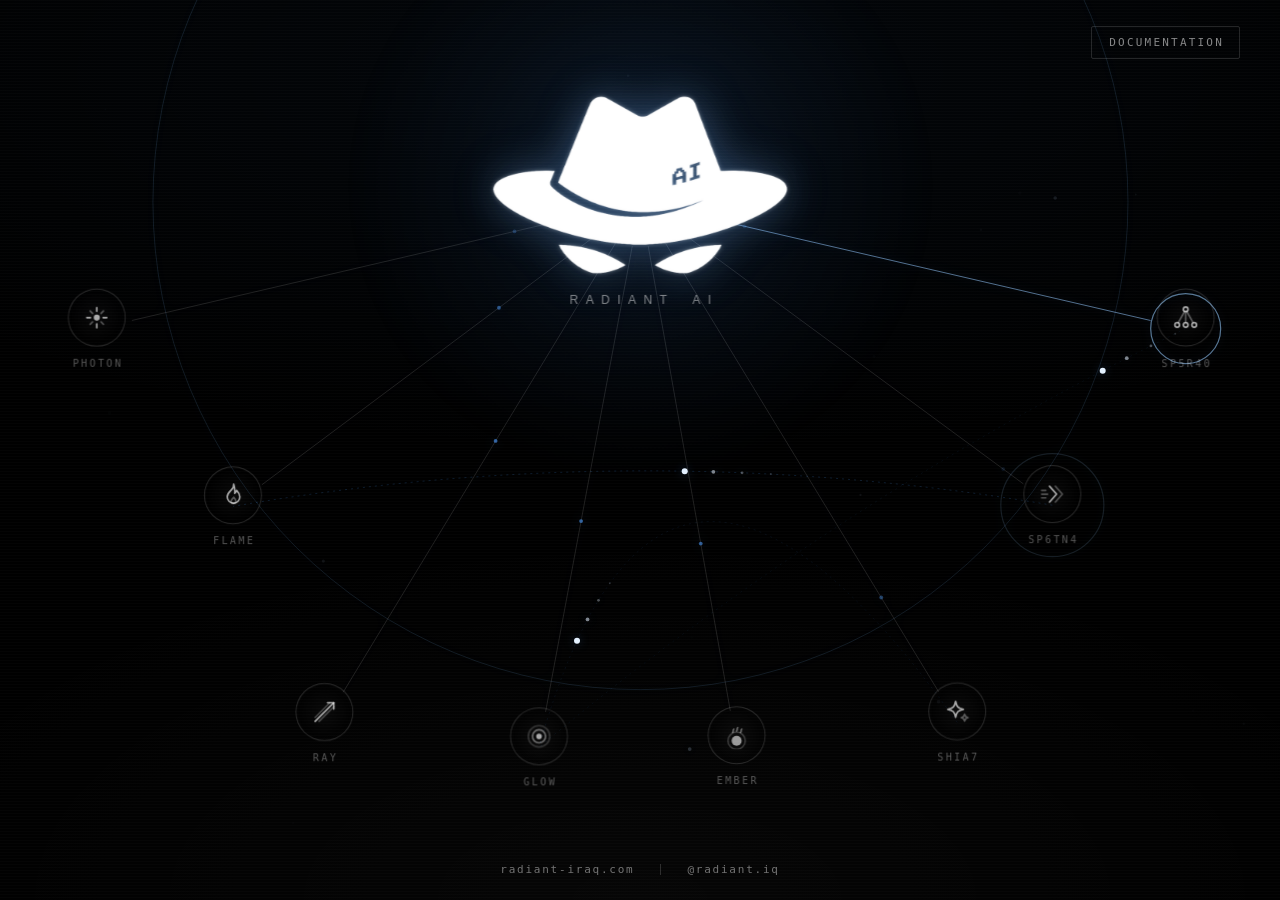
==== index.html @ 4b5a4702 "Initial import: Radiant site and OORR AI API documentation Static site, no build step.  - Landing pa" ====
<!doctype html>
<html lang="en">
<head>
<meta charset="utf-8">
<meta name="viewport" content="width=device-width, initial-scale=1, viewport-fit=cover">
<title>Radiant AI</title>
<meta name="description" content="Radiant AI — an agent network.">
<meta name="theme-color" content="#000000">
<link rel="icon" type="image/png" href="assets/favicon.png">
<link rel="stylesheet" href="styles.css">
</head>
<body>

<div class="vignette" aria-hidden="true"></div>
<div class="scanlines" aria-hidden="true"></div>
<div class="boot" aria-hidden="true"></div>

<main class="shell">

  <nav class="topnav" aria-label="Primary">
    <a class="navlink" href="docs/oorr/">Documentation</a>
  </nav>

  <section class="stage" id="stage">
    <svg class="edges" id="edges" aria-hidden="true">
      <g id="gMotes"></g>
      <g id="gSonar"></g>
      <g id="gEdges"></g>
      <g id="gPings"></g>
      <g id="gPackets"></g>
    </svg>

    <div class="node node--root" id="root">
      <div class="core">
        <span class="halo" aria-hidden="true"></span>
        <div class="mark-wrap" id="markWrap">
          <img src="assets/radiant-mark.png" alt="Radiant AI" class="mark" draggable="false">
          <span class="ghost ghost--a" aria-hidden="true"></span>
          <span class="ghost ghost--b" aria-hidden="true"></span>
        </div>
        <span class="wordmark" data-text="Radiant AI">Radiant&#8202;&nbsp;AI</span>
      </div>
    </div>

    <div class="node node--agent" data-agent="photon">
      <div class="core">
        <span class="disc">
          <svg viewBox="0 0 24 24" class="icon" aria-hidden="true">
            <circle cx="12" cy="12" r="2.6" fill="currentColor" stroke="none"/>
            <path d="M12 3.4v3.2M12 17.4v3.2M3.4 12h3.2M17.4 12h3.2"/>
            <path d="M6.3 6.3l2.1 2.1M15.6 15.6l2.1 2.1M17.7 6.3l-2.1 2.1M8.4 15.6l-2.1 2.1" opacity=".5"/>
          </svg>
        </span>
        <span class="label">Photon</span>
      </div>
    </div>

    <div class="node node--agent" data-agent="flame">
      <div class="core">
        <span class="disc">
          <svg viewBox="0 0 24 24" class="icon" aria-hidden="true">
            <path d="M12.6 2.4c.5 2.6-1 3.9-2.5 5.4-1.7 1.7-3 3.2-3 5.5a5.4 5.4 0 0 0 10.8 0c0-2.4-1.4-4.2-2.7-5.6-.2 1.3-.8 2.1-1.7 2.5.5-2.7-.2-5.2-.9-7.8Z"/>
            <path d="M12.1 19c1.4 0 2.4-.9 2.4-2.1 0-1.4-1.2-2.1-1.8-3.3-.6 1-1.4 1.5-1.9 2.3-.5.9-.5 3.1 1.3 3.1Z" opacity=".5"/>
          </svg>
        </span>
        <span class="label">Flame</span>
      </div>
    </div>

    <div class="node node--agent" data-agent="ray">
      <div class="core">
        <span class="disc">
          <svg viewBox="0 0 24 24" class="icon" aria-hidden="true">
            <path d="M4 20 20 4"/>
            <path d="M14.6 4H20v5.4"/>
            <path d="M7.4 20 20 7.4M4 16.6 16.6 4" opacity=".38"/>
          </svg>
        </span>
        <span class="label">Ray</span>
      </div>
    </div>

    <div class="node node--agent" data-agent="glow">
      <div class="core">
        <span class="disc">
          <svg viewBox="0 0 24 24" class="icon" aria-hidden="true">
            <circle cx="12" cy="12" r="2.4" fill="currentColor" stroke="none"/>
            <circle cx="12" cy="12" r="5.6" opacity=".6"/>
            <circle cx="12" cy="12" r="9.2" opacity=".26"/>
          </svg>
        </span>
        <span class="label">Glow</span>
      </div>
    </div>

    <div class="node node--agent" data-agent="ember">
      <div class="core">
        <span class="disc">
          <svg viewBox="0 0 24 24" class="icon" aria-hidden="true">
            <circle cx="12" cy="16.6" r="4.3" fill="currentColor" stroke="none" opacity=".9"/>
            <circle cx="12" cy="16.6" r="7.4" opacity=".3"/>
            <path d="M8.6 9.4c1-.8 0-1.9 1-2.7M12 8.2c1-.8 0-1.9 1-2.7M15.4 9.4c1-.8 0-1.9 1-2.7" opacity=".6"/>
          </svg>
        </span>
        <span class="label">Ember</span>
      </div>
    </div>

    <div class="node node--agent" data-agent="shine">
      <div class="core">
        <span class="disc">
          <svg viewBox="0 0 24 24" class="icon" aria-hidden="true">
            <path d="M10.6 3.4c.9 4.6 2.1 5.9 6.7 6.8-4.6.9-5.8 2.2-6.7 6.8-.9-4.6-2.2-5.9-6.8-6.8 4.6-.9 5.9-2.2 6.8-6.8Z"/>
            <path d="M18.3 14.4c.4 2 .9 2.5 2.9 2.9-2 .4-2.5.9-2.9 2.9-.4-2-.9-2.5-2.9-2.9 2-.4 2.5-.9 2.9-2.9Z" opacity=".5"/>
          </svg>
        </span>
        <span class="label">Shine</span>
      </div>
    </div>

    <div class="node node--agent" data-agent="sprint">
      <div class="core">
        <span class="disc">
          <svg viewBox="0 0 24 24" class="icon" aria-hidden="true">
            <path d="M9.6 5.2 15.6 12l-6 6.8"/>
            <path d="M14.6 5.2 20.6 12l-6 6.8" opacity=".45"/>
            <path d="M2.8 8.8h3.6M2.8 12h5.2M2.8 15.2h3.6" opacity=".45"/>
          </svg>
        </span>
        <span class="label">Sprint</span>
      </div>
    </div>

    <div class="node node--agent" data-agent="spread">
      <div class="core">
        <span class="disc">
          <svg viewBox="0 0 24 24" class="icon" aria-hidden="true">
            <path d="M11.1 6.6 5.6 16.4M12 6.8v9.4M12.9 6.6l5.5 9.8" opacity=".5"/>
            <circle cx="12" cy="4.8" r="2"/>
            <circle cx="4.7" cy="18.2" r="2"/>
            <circle cx="12" cy="18.2" r="2"/>
            <circle cx="19.3" cy="18.2" r="2"/>
          </svg>
        </span>
        <span class="label">Spread</span>
      </div>
    </div>
  </section>

  <footer class="foot">
    <a class="link" href="https://radiant-iraq.com" target="_blank" rel="noopener">radiant-iraq.com</a>
    <span class="sep" aria-hidden="true"></span>
    <a class="link" href="https://instagram.com/radiant.iq" target="_blank" rel="noopener">@radiant.iq</a>
  </footer>

</main>

<script src="graph.js"></script>
</body>
</html>
---- styles.css ----
/* Radiant AI — agent network landing */

:root{
  --bg:#000;
  --ink:#fff;
  --blue:#4d9dff;
  --blue-soft:rgba(77,157,255,.55);
  --line:rgba(255,255,255,.12);
  --mute:rgba(255,255,255,.34);
  --disc:58px;              /* agent node diameter */
  --ease:cubic-bezier(.22,.8,.24,1);
}

*,*::before,*::after{ box-sizing:border-box; }

html,body{ height:100%; }

body{
  margin:0;
  background:var(--bg);
  color:var(--ink);
  font-family:ui-sans-serif,-apple-system,BlinkMacSystemFont,"Segoe UI",Roboto,Helvetica,Arial,sans-serif;
  -webkit-font-smoothing:antialiased;
  text-rendering:optimizeLegibility;
  overflow-x:hidden;
  overscroll-behavior:none;
}

::selection{ background:rgba(77,157,255,.3); color:#fff; }

/* Faint centred wash so pure black never reads flat */
.vignette{
  position:fixed; inset:0; pointer-events:none; z-index:0;
  background:
    radial-gradient(120% 70% at 50% 8%, rgba(77,157,255,.045), transparent 62%),
    radial-gradient(90% 60% at 50% 100%, rgba(255,255,255,.022), transparent 70%);
}

.shell{
  position:relative; z-index:1;
  min-height:100svh;
  display:flex; flex-direction:column;
  padding:0 clamp(14px,4vw,40px);
}

/* ---------- top navigation ---------- */

.topnav{
  flex:0 0 auto;
  display:flex; align-items:center; justify-content:flex-end;
  gap:clamp(12px,2vw,24px);
  width:100%; max-width:1340px;
  margin:0 auto;
  padding:clamp(16px,2.4vw,26px) 0 0;
}

.navlink{
  position:relative;
  font-family:ui-monospace,SFMono-Regular,Menlo,Consolas,monospace;
  font-size:11px; letter-spacing:.2em; text-indent:.2em;
  text-transform:uppercase;
  color:rgba(255,255,255,.52);
  text-decoration:none;
  padding:9px 15px;
  border:1px solid rgba(255,255,255,.14);
  border-radius:2px;
  white-space:nowrap;
  transition:color .4s var(--ease), border-color .4s var(--ease),
             box-shadow .4s var(--ease), background .4s var(--ease);
}
.navlink:hover,.navlink:focus-visible{
  color:#fff;
  border-color:rgba(140,195,255,.7);
  background:rgba(77,157,255,.07);
  box-shadow:0 0 22px rgba(77,157,255,.22);
  outline:none;
}

@media (max-width:560px){
  .topnav{ justify-content:center; padding-top:14px; }
  .navlink{ font-size:9.5px; padding:8px 13px; letter-spacing:.16em; text-indent:.16em; }
}

/* ---------- graph stage ---------- */

.stage{
  position:relative;
  flex:1 1 auto;
  min-height:600px;
  width:100%;
  max-width:1340px;
  margin:0 auto;
}

.edges{
  position:absolute; inset:0;
  width:100%; height:100%;
  overflow:visible; pointer-events:none;
  filter:drop-shadow(0 0 5px rgba(77,157,255,.28));
}

.edge{
  stroke:var(--line);
  stroke-width:1;
  fill:none;
  transition:stroke .5s var(--ease), stroke-width .5s var(--ease);
}
.edge.is-lit{ stroke:rgba(140,195,255,.85); stroke-width:1.2; }

.pulse{ fill:var(--blue); opacity:0; transition:opacity .6s ease; }
.is-ready .pulse{ opacity:.9; }

/* ---------- nodes ---------- */

.node{
  position:absolute; left:0; top:0;
  transform:translate3d(-50%,-50%,0);
  will-change:transform;
}
.node .core{
  display:flex; flex-direction:column; align-items:center;
  transition:transform .55s var(--ease), opacity .45s var(--ease);
}

/* root */

.node--root{ z-index:3; }
.node--root .core{ position:relative; }

.halo{
  position:absolute; left:50%; top:42%;
  width:min(660px,88vw); aspect-ratio:1;
  transform:translate(-50%,-50%);
  background:radial-gradient(circle, rgba(77,157,255,.13), rgba(77,157,255,.04) 38%, transparent 64%);
  animation:breathe 9s ease-in-out infinite;
  pointer-events:none;
}
@keyframes breathe{
  0%,100%{ opacity:.62; transform:translate(-50%,-50%) scale(1); }
  50%    { opacity:1;   transform:translate(-50%,-50%) scale(1.09); }
}

.mark-wrap{
  position:relative;
  width:clamp(196px,23vw,338px);
  display:block;
}

.mark{
  position:relative;
  width:100%; height:auto; display:block;
  filter:drop-shadow(0 0 22px rgba(77,157,255,.26)) drop-shadow(0 0 2px rgba(255,255,255,.4));
  user-select:none; -webkit-user-drag:none;
}

.wordmark{
  position:relative;
  margin-top:clamp(12px,1.6vw,20px);
  font-size:clamp(10px,1vw,12px);
  letter-spacing:.62em; text-indent:.62em;
  text-transform:uppercase;
  color:rgba(255,255,255,.5);
  white-space:nowrap;
}

/* agents */

.node--agent{
  z-index:2;
  cursor:default;
  -webkit-tap-highlight-color:transparent;
}

.disc{
  position:relative;
  display:grid; place-items:center;
  width:var(--disc); height:var(--disc);
  border-radius:50%;
  border:1px solid rgba(255,255,255,.16);
  background:radial-gradient(circle at 50% 50%, rgba(255,255,255,.035), rgba(255,255,255,0) 70%);
  color:rgba(255,255,255,.66);
  transition:border-color .5s var(--ease), color .5s var(--ease),
             box-shadow .5s var(--ease), background .5s var(--ease);
}

/* rotating dashed collar, revealed on focus */
.disc::before{
  content:""; position:absolute; inset:-7px;
  border-radius:50%;
  border:1px dashed rgba(140,195,255,.55);
  opacity:0; transform:scale(.88);
  transition:opacity .5s var(--ease), transform .5s var(--ease);
  animation:spin 14s linear infinite;
}
@keyframes spin{ to{ transform:rotate(360deg); } }

.icon{
  width:50%; height:50%;
  fill:none; stroke:currentColor;
  stroke-width:1.4; stroke-linecap:round; stroke-linejoin:round;
}

.label{
  margin-top:11px;
  font-family:ui-monospace,SFMono-Regular,Menlo,Consolas,monospace;
  font-size:10px; letter-spacing:.24em; text-indent:.24em;
  text-transform:uppercase;
  color:var(--mute);
  white-space:nowrap;
  transition:color .5s var(--ease);
}

/* focus behaviour — the graph dims around the active agent */
.stage.is-focused .node--agent:not(.is-active) .core{ opacity:.26; }
.stage.is-focused .node--root .core{ opacity:.72; }

.node--agent.is-active .core{ transform:scale(1.09); }
.node--agent.is-active .disc{
  border-color:rgba(140,195,255,.85);
  color:#fff;
  background:radial-gradient(circle at 50% 50%, rgba(77,157,255,.2), rgba(77,157,255,0) 72%);
  box-shadow:0 0 30px rgba(77,157,255,.34), inset 0 0 18px rgba(77,157,255,.12);
}
.node--agent.is-active .disc::before{ opacity:1; transform:scale(1); }
.node--agent.is-active .label{ color:#fff; }

/* ---------- entrance ---------- */

.node--root .core{ opacity:0; transform:translateY(10px); }
.node--agent .core{ opacity:0; transform:scale(.9); }
.is-ready .node--root .core{ opacity:1; transform:none; transition-duration:1.1s; }
.is-ready .node--agent .core{ opacity:1; transform:none; }

.edge{ stroke-dasharray:1; stroke-dashoffset:1; }
.is-ready .edge{ stroke-dashoffset:0; transition:stroke-dashoffset 1.2s var(--ease), stroke .5s var(--ease), stroke-width .5s var(--ease); }

/* ---------- footer ---------- */

.foot{
  flex:0 0 auto;
  display:flex; align-items:center; justify-content:center;
  gap:clamp(14px,2.4vw,26px);
  padding:22px 0 calc(24px + env(safe-area-inset-bottom));
  font-family:ui-monospace,SFMono-Regular,Menlo,Consolas,monospace;
  font-size:11px; letter-spacing:.16em;
}

.link{
  color:rgba(255,255,255,.44);
  text-decoration:none;
  transition:color .4s var(--ease), text-shadow .4s var(--ease);
}
.link:hover,.link:focus-visible{
  color:#fff;
  text-shadow:0 0 16px rgba(77,157,255,.7);
  outline:none;
}

.sep{ width:1px; height:11px; background:rgba(255,255,255,.16); }

/* ---------- responsive ---------- */

@media (max-width:900px){
  :root{ --disc:52px; }
  .stage{ min-height:560px; }
}

@media (max-width:560px){
  :root{ --disc:40px; }
  .stage{ min-height:min(680px,78svh); }
  .mark-wrap{ width:min(46vw,180px); }
  .label{ font-size:8px; letter-spacing:.16em; text-indent:.16em; margin-top:8px; }
  .wordmark{ font-size:9px; letter-spacing:.4em; text-indent:.4em; margin-top:10px; }
  .foot{ font-size:10px; }
  .disc::before{ inset:-5px; }
}

@media (max-width:560px) and (max-height:700px){
  .mark-wrap{ width:min(40vw,150px); }
}

@media (max-height:640px) and (min-width:901px){
  .stage{ min-height:520px; }
}

@media (prefers-reduced-motion:reduce){
  .halo,.disc::before{ animation:none; }
  *{ transition-duration:.01ms !important; }
}


/* ---------- boot sequence ---------- */

.boot{
  position:fixed; inset:0; z-index:30; pointer-events:none;
  background:#000;
  animation:bootFade 1.25s ease forwards;
}
.boot::after{
  content:""; position:absolute; left:0; right:0; height:1px;
  background:linear-gradient(90deg,transparent,rgba(150,205,255,.95) 20%,rgba(150,205,255,.95) 80%,transparent);
  box-shadow:0 0 26px rgba(77,157,255,.85);
  animation:bootScan 1.5s cubic-bezier(.45,0,.15,1) forwards;
}
@keyframes bootFade{
  0%{ opacity:1; } 60%{ opacity:.35; } 100%{ opacity:0; visibility:hidden; }
}
@keyframes bootScan{
  0%{ top:-2%; opacity:0; } 10%{ opacity:1; } 86%{ opacity:1; } 100%{ top:102%; opacity:0; }
}

/* ---------- CRT texture ---------- */

.scanlines{
  position:fixed; inset:0; z-index:4; pointer-events:none;
  background:repeating-linear-gradient(180deg,
    rgba(255,255,255,.016) 0 1px, transparent 1px 3px);
  mix-blend-mode:screen;
}
.scanlines::after{
  content:""; position:absolute; left:0; right:0; top:-40vh; height:36vh;
  background:linear-gradient(180deg,transparent,rgba(120,180,255,.028),transparent);
  animation:sweep 9s linear infinite;
}
@keyframes sweep{ 0%{ top:-40vh; } 100%{ top:110vh; } }

/* ---------- mark glitch (RGB split) ---------- */

.ghost{
  position:absolute; inset:0;
  opacity:0; pointer-events:none;
  -webkit-mask:url(assets/radiant-mark.png) center/contain no-repeat;
          mask:url(assets/radiant-mark.png) center/contain no-repeat;
}
.ghost--a{ background:var(--blue); }
.ghost--b{ background:#bfe0ff; }

.mark-wrap.is-glitch .mark{ animation:jitter .26s steps(3,end); }
.mark-wrap.is-glitch .ghost--a{ opacity:.55; transform:translate(-6px,2px); }
.mark-wrap.is-glitch .ghost--b{ opacity:.32; transform:translate(5px,-2px); }
@keyframes jitter{
  0%,100%{ transform:translate(0); clip-path:none; }
  25%{ transform:translate(-3px,1px); clip-path:inset(18% 0 42% 0); }
  50%{ transform:translate(3px,-1px); clip-path:inset(58% 0 12% 0); }
  75%{ transform:translate(-2px,0); clip-path:inset(32% 0 34% 0); }
}

/* ---------- pointer proximity bloom ---------- */

.disc::after{
  content:""; position:absolute; inset:-16px;
  border-radius:50%;
  background:radial-gradient(circle, rgba(77,157,255,.3), transparent 66%);
  opacity:var(--near,0);
  pointer-events:none;
}

/* ---------- network traffic ---------- */

.mote{ fill:rgba(190,220,255,.5); }
.sonar{ fill:none; stroke:rgba(120,185,255,.5); stroke-width:1; }
.ping{ fill:none; stroke:rgba(150,205,255,.9); stroke-width:1.2; }
.route{ fill:none; stroke:rgba(77,157,255,.45); stroke-width:1; stroke-dasharray:2 4; }
.packet{ fill:#e4f1ff; }
.edge.is-busy{ stroke:rgba(150,200,255,.55); }

@media (prefers-reduced-motion:reduce){
  .boot,.scanlines::after{ animation:none; }
  .boot{ display:none; }
}
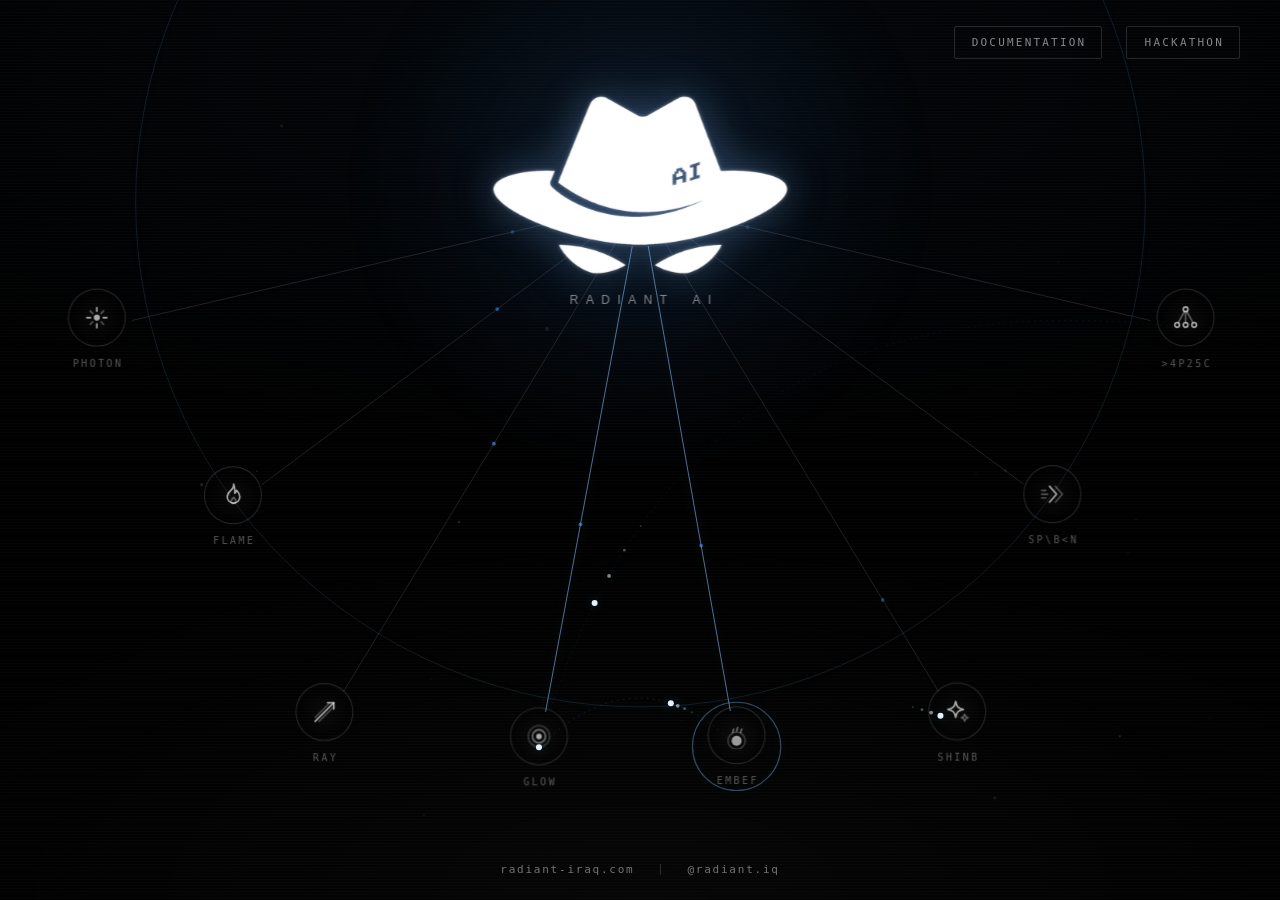
==== commit def36686: "Add Hackathon entry to the landing navigation - index.html: second nav button linking to the hackath" ====
--- a/index.html
+++ b/index.html
@@ -19,6 +19,7 @@
 
   <nav class="topnav" aria-label="Primary">
     <a class="navlink" href="docs/oorr/">Documentation</a>
+    <a class="navlink" href="hackathon/">Hackathon</a>
   </nav>
 
   <section class="stage" id="stage">
--- a/styles.css
+++ b/styles.css
@@ -47,8 +47,8 @@
 
 .topnav{
   flex:0 0 auto;
-  display:flex; align-items:center; justify-content:flex-end;
-  gap:clamp(12px,2vw,24px);
+  display:flex; align-items:center; justify-content:flex-end; flex-wrap:wrap;
+  gap:clamp(10px,2vw,24px);
   width:100%; max-width:1340px;
   margin:0 auto;
   padding:clamp(16px,2.4vw,26px) 0 0;
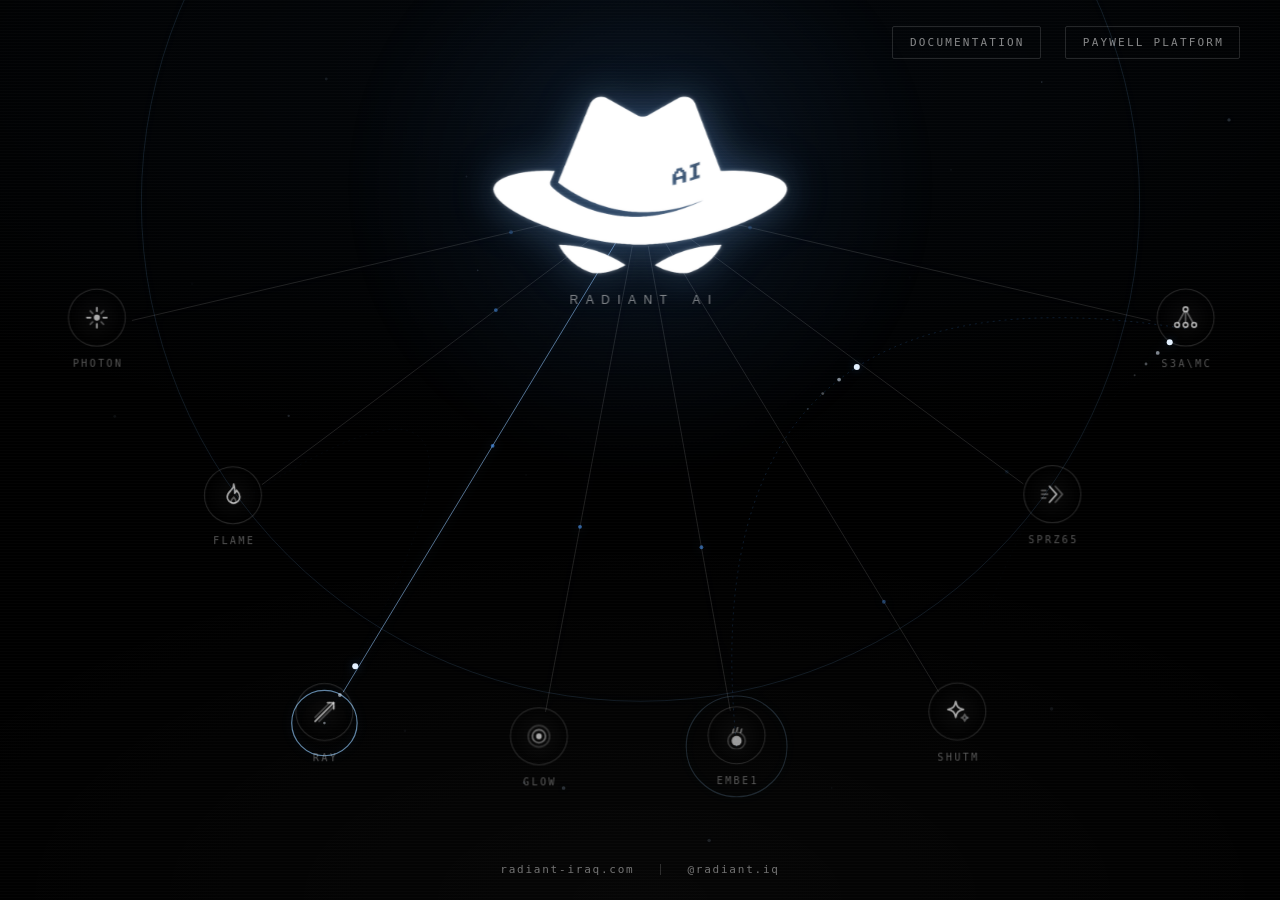
==== commit 82d4bd2b: "docs: rename the landing nav entry to PayWell Platform The button keeps its /hackathon/ target, so a" ====
--- a/index.html
+++ b/index.html
@@ -19,7 +19,7 @@
 
   <nav class="topnav" aria-label="Primary">
     <a class="navlink" href="docs/oorr/">Documentation</a>
-    <a class="navlink" href="hackathon/">Hackathon</a>
+    <a class="navlink" href="hackathon/">PayWell Platform</a>
   </nav>
 
   <section class="stage" id="stage">
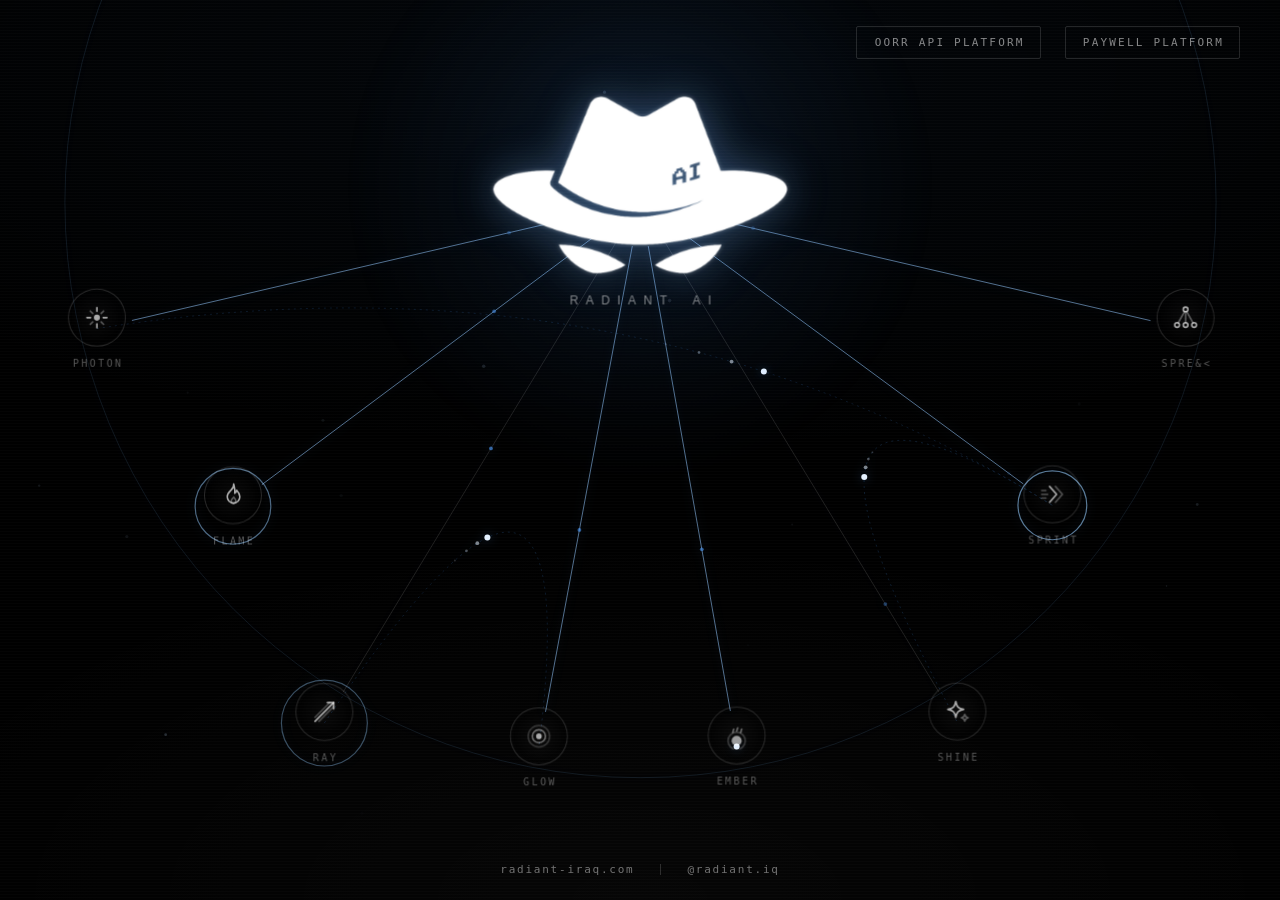
==== commit 69f345bd: "Rename Documentation link to oorr api platform" ====
--- a/index.html
+++ b/index.html
@@ -18,7 +18,7 @@
 <main class="shell">
 
   <nav class="topnav" aria-label="Primary">
-    <a class="navlink" href="docs/oorr/">Documentation</a>
+    <a class="navlink" href="docs/oorr/">oorr api platform</a>
     <a class="navlink" href="hackathon/">PayWell Platform</a>
   </nav>
 
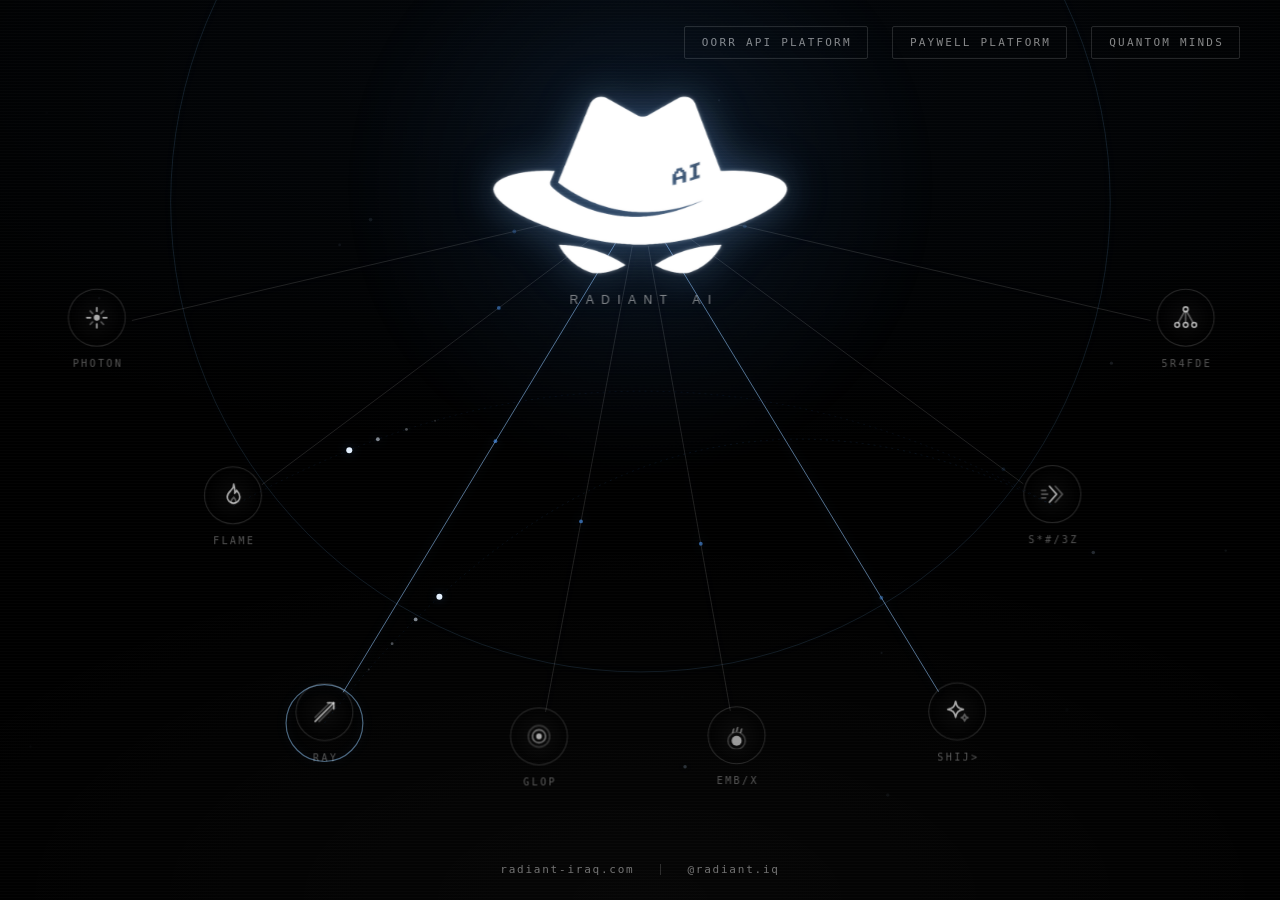
==== commit 34efdb41: "Add Quantom Minds navigation button pending destination" ====
--- a/index.html
+++ b/index.html
@@ -20,6 +20,8 @@
   <nav class="topnav" aria-label="Primary">
     <a class="navlink" href="docs/oorr/">oorr api platform</a>
     <a class="navlink" href="hackathon/">PayWell Platform</a>
+    <!-- Enable this button once the Quantom Minds destination is provided. -->
+    <button class="navlink" type="button" disabled>Quantom Minds</button>
   </nav>
 
   <section class="stage" id="stage">
--- a/styles.css
+++ b/styles.css
@@ -60,6 +60,7 @@
   font-size:11px; letter-spacing:.2em; text-indent:.2em;
   text-transform:uppercase;
   color:rgba(255,255,255,.52);
+  background:transparent;
   text-decoration:none;
   padding:9px 15px;
   border:1px solid rgba(255,255,255,.14);
@@ -68,13 +69,14 @@
   transition:color .4s var(--ease), border-color .4s var(--ease),
              box-shadow .4s var(--ease), background .4s var(--ease);
 }
-.navlink:hover,.navlink:focus-visible{
+.navlink:not(:disabled):hover,.navlink:focus-visible{
   color:#fff;
   border-color:rgba(140,195,255,.7);
   background:rgba(77,157,255,.07);
   box-shadow:0 0 22px rgba(77,157,255,.22);
   outline:none;
 }
+.navlink:disabled{ cursor:not-allowed; }
 
 @media (max-width:560px){
   .topnav{ justify-content:center; padding-top:14px; }
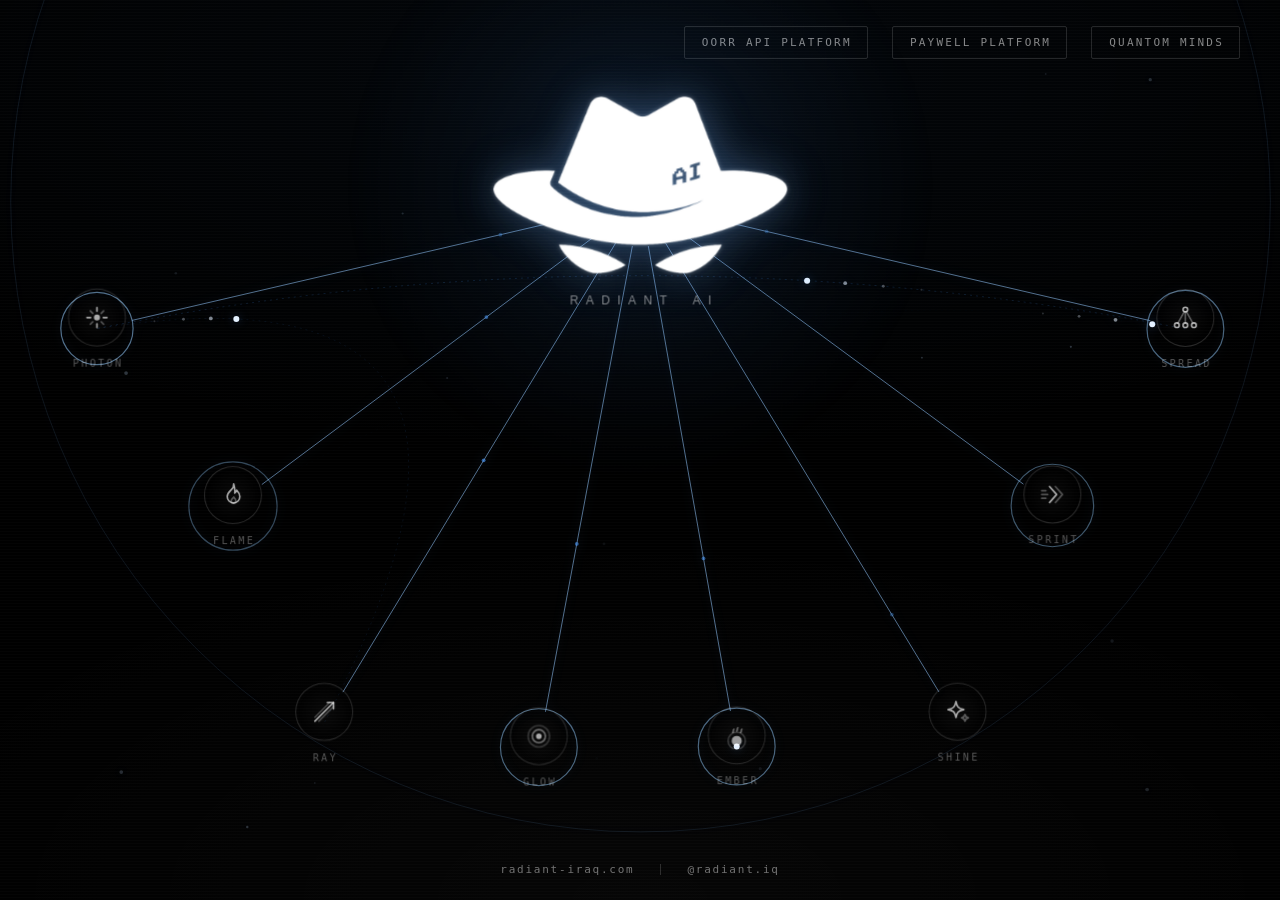
==== commit ad37d716: "feat: add Quantom Minds quantum neural network landing page" ====
--- a/index.html
+++ b/index.html
@@ -20,8 +20,7 @@
   <nav class="topnav" aria-label="Primary">
     <a class="navlink" href="docs/oorr/">oorr api platform</a>
     <a class="navlink" href="hackathon/">PayWell Platform</a>
-    <!-- Enable this button once the Quantom Minds destination is provided. -->
-    <button class="navlink" type="button" disabled>Quantom Minds</button>
+    <a class="navlink" href="quantom-minds/">Quantom Minds</a>
   </nav>
 
   <section class="stage" id="stage">
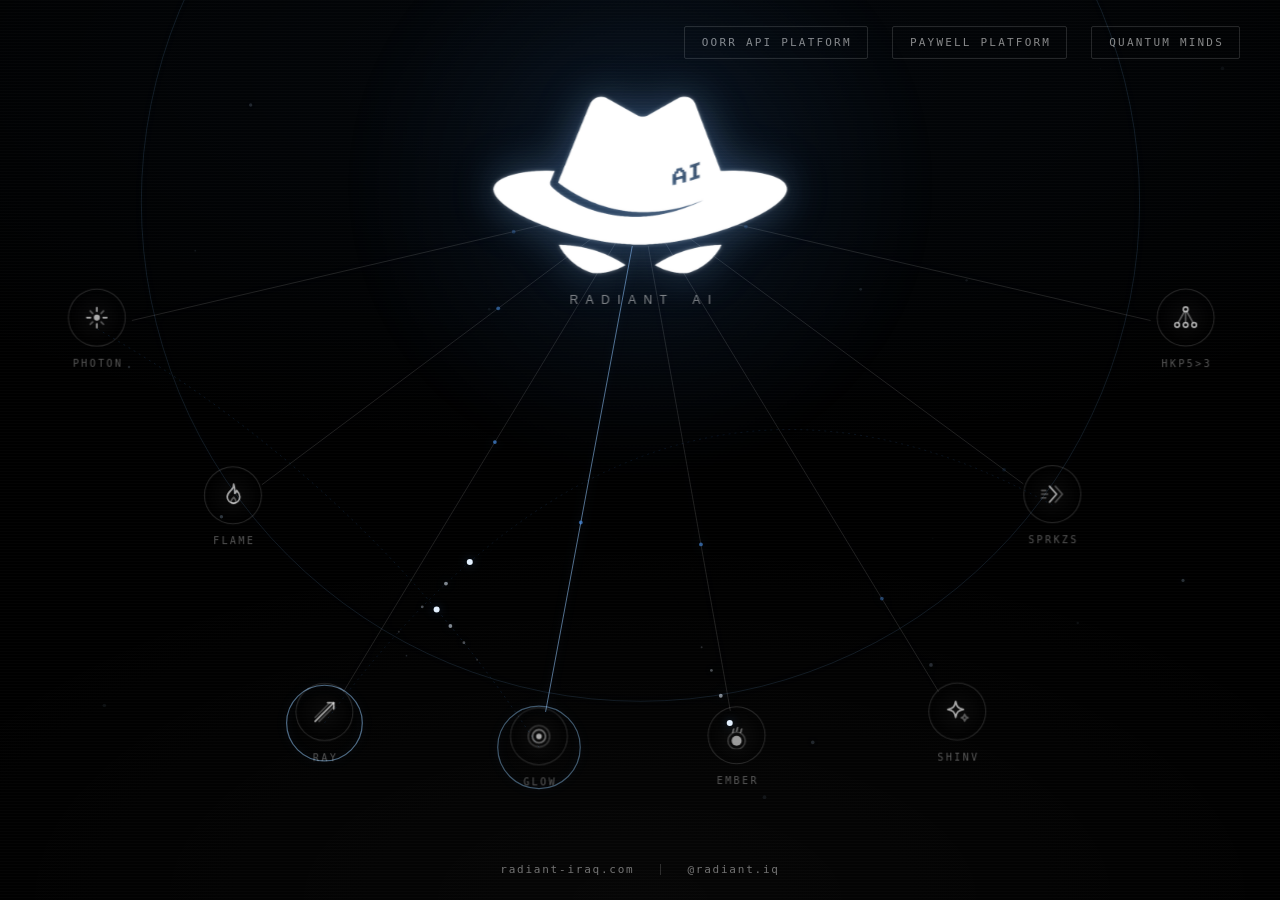
==== commit ba62aef3: "fix: correct Quantum Minds spelling throughout site" ====
--- a/index.html
+++ b/index.html
@@ -20,7 +20,7 @@
   <nav class="topnav" aria-label="Primary">
     <a class="navlink" href="docs/oorr/">oorr api platform</a>
     <a class="navlink" href="hackathon/">PayWell Platform</a>
-    <a class="navlink" href="quantom-minds/">Quantom Minds</a>
+    <a class="navlink" href="quantum-minds/">Quantum Minds</a>
   </nav>
 
   <section class="stage" id="stage">
